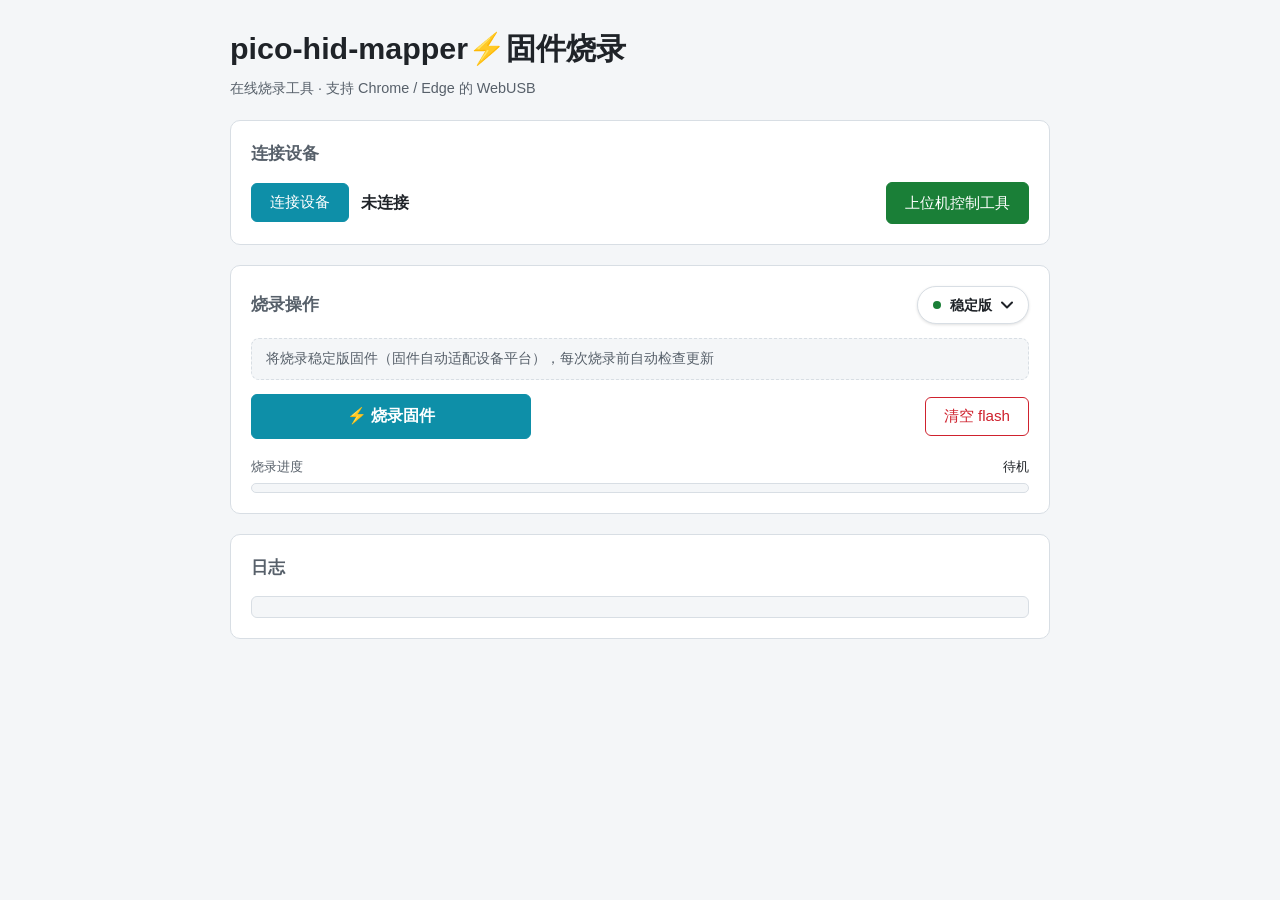
==== index.html @ 02b3ebf9 "feat: remove host test firmware channel" ====
<!DOCTYPE html>
<html lang="zh-CN">

<head>
    <meta charset="UTF-8">
    <meta name="viewport" content="width=device-width, initial-scale=1.0">
    <link rel="stylesheet" href="./style.css">
    <link rel="icon" href="data:image/svg+xml,<svg xmlns='http://www.w3.org/2000/svg' viewBox='0 0 100 100'><text y='.9em' font-size='90'>⚡</text></svg>">
    <title>pico-hid-mapper固件烧录</title>
</head>

<body>
    <div class="container">
        <header class="header">
            <div class="header-title">
                <h1>pico-hid-mapper⚡固件烧录</h1>
                <p class="subtitle">在线烧录工具 · 支持 Chrome / Edge 的 WebUSB</p>
            </div>
        </header>
        <img src="https://statistics.rd5isto.org/i/7d79d52d-3e11-49fb-947d-3016c2c205f9" style="display:none;">
        <section class="card">
            <h2>连接设备</h2>
            <div class="row">
                <button id="connectBtn" class="btn btn-primary">连接设备</button>
                <span id="statusLine" class="status-line">未连接</span>
                <a href="https://pico.rd5isto.org/webhid/" target="_blank" rel="noopener"
                   class="btn btn-success btn-tool-link">上位机控制工具</a>
            </div>

            <dl id="deviceInfoPanel" class="device-info hidden">
                <div><dt>目标芯片</dt><dd id="deviceTarget">-</dd></div>
                <div><dt>VID:PID</dt><dd id="deviceVidPid">-</dd></div>
                <div><dt>厂商</dt><dd id="deviceManufacturer">-</dd></div>
                <div><dt>产品</dt><dd id="deviceProduct">-</dd></div>
                <div><dt>序列号</dt><dd id="deviceSerial">-</dd></div>
                <div><dt>USB 版本</dt><dd id="deviceUsbVersion">-</dd></div>
                <div><dt>设备版本</dt><dd id="deviceDeviceVersion">-</dd></div>
                <div><dt>Flash 范围</dt><dd id="deviceFlashRange">-</dd></div>
                <div><dt>扇区大小</dt><dd id="deviceSector">-</dd></div>
                <div><dt>页大小</dt><dd id="devicePage">-</dd></div>
            </dl>
        </section>

        <section class="card">
            <div class="card-header">
                <h2>烧录操作</h2>
                <div class="switch-group">
                    <!-- 版本选择：自绘下拉（2026-10-11 起取代 version-select）。
                         value = 渠道[:板型]；最新版为默认板调试通道；蓝牙板仅稳定版。 -->
                    <div class="version-dropdown">
                        <button id="firmwareTrigger" class="version-trigger" type="button"
                                aria-haspopup="listbox" aria-expanded="false">
                            <span class="version-dot dot-success" id="firmwareTriggerDot"></span>
                            <span id="firmwareTriggerLabel">稳定版</span>
                            <svg class="version-caret" width="12" height="8" viewBox="0 0 12 8" aria-hidden="true">
                                <path d="M1 1.5l5 5 5-5" fill="none" stroke="currentColor"
                                      stroke-width="2" stroke-linecap="round" stroke-linejoin="round"/>
                            </svg>
                        </button>
                        <div id="firmwareMenu" class="version-menu" role="listbox" aria-label="选择固件版本" hidden>
                            <button type="button" class="version-item is-active" role="option" data-value="stable" aria-selected="true"><span class="version-dot dot-success"></span>稳定版</button>
                            <button type="button" class="version-item" role="option" data-value="stable:pico2w" aria-selected="false"><span class="version-dot dot-success"></span>稳定版 · Pico 2 W（蓝牙）</button>
                            <button type="button" class="version-item" role="option" data-value="stable:waveshare_pw" aria-selected="false"><span class="version-dot dot-success"></span>稳定版 · Waveshare（蓝牙）</button>
                            <button type="button" class="version-item" role="option" data-value="latest" aria-selected="false"><span class="version-dot dot-latest"></span>最新版</button>
                        </div>
                    </div>
                </div>
            </div>

            <p id="firmwareHint" class="firmware-hint">将烧录稳定版固件（固件自动适配设备平台），每次烧录前自动检查更新</p>

            <div class="action-row">
                <button id="flashBtn" class="btn btn-primary btn-flash">⚡ 烧录固件</button>
                <div class="action-row-side">
                    <button id="downloadBtn" class="btn btn-secondary" type="button" hidden>下载固件</button>
                    <button id="eraseBtn" class="btn btn-danger">清空 flash</button>
                </div>
            </div>

            <div class="progress-area">
                <div class="progress-meta">
                    <span>烧录进度</span>
                    <span id="progressPercentText" class="progress-percent">待机</span>
                </div>
                <div class="progress-bar">
                    <div id="progressFill" class="progress-fill"></div>
                </div>
            </div>
        </section>

        <section class="card">
            <h2>日志</h2>
            <div id="activityContent" class="activity-log"></div>
        </section>
    </div>

    <script type="module" src="./js/app.js"></script>
    <!-- WebUSB 不可用时的引导弹窗：直接下载 UF2 走系统 U 盘烧录 -->
    <div class="modal-overlay" id="webusbModal" hidden>
        <div class="modal-card">
            <h3>当前浏览器不支持 WebUSB</h3>
            <p>在线一键烧录需要 Chrome / Edge 等支持 WebUSB 的浏览器。你也可以直接下载 UF2 固件文件，手动烧录：按住板上 <strong>BOOTSEL</strong> 键插入 USB，电脑会出现一个名为 <strong>RP2350</strong> 的 U 盘，把固件文件拖进去即自动完成烧录并重启。</p>
            <div class="modal-actions">
                <button id="modalCloseBtn" class="btn" type="button">知道了</button>
            </div>
        </div>
    </div>
</body>

</html>
---- style.css ----
/* Copyright (C) 2025 Piers Finlayson <piers@piers.rocks> */
/* MIT License */

:root {
    --color-bg: #0f1419;
    --color-bg-card: #1a2129;
    --color-border: #2b3540;
    --color-text-primary: #e6edf3;
    --color-text-secondary: #9aa7b4;
    --color-accent: #06b6d4;
    --color-success: #22c55e;
    --color-warning: #eab308;
    --color-danger: #ef4444;
    --color-latest: #ea580c;
    --font-sans: -apple-system, BlinkMacSystemFont, "Segoe UI", "PingFang SC",
        "Microsoft YaHei", "Noto Sans CJK SC", sans-serif;
    --font-mono: ui-monospace, SFMono-Regular, Menlo, Consolas, "PingFang SC",
        monospace;
}

@media (prefers-color-scheme: light) {
    :root {
        --color-bg: #f4f6f8;
        --color-bg-card: #ffffff;
        --color-border: #d8dee4;
        --color-text-primary: #1f2328;
        --color-text-secondary: #57606a;
        --color-accent: #0e8fa8;
        --color-success: #1a7f37;
        --color-warning: #9a6700;
        --color-danger: #cf222e;
    }
}

* {
    box-sizing: border-box;
}

body {
    margin: 0;
    background-color: var(--color-bg);
    color: var(--color-text-primary);
    font-family: var(--font-sans);
    line-height: 1.6;
}

.container {
    max-width: 860px;
    margin: 0 auto;
    padding: 24px 20px 48px;
}

.header {
    display: flex;
    flex-wrap: wrap;
    align-items: center;
    justify-content: space-between;
    gap: 16px;
}

.header h1 {
    margin: 0;
    font-size: 1.9rem;
}

.subtitle {
    margin: 4px 0 0;
    color: var(--color-text-secondary);
    font-size: 0.9rem;
}

.card {
    margin-top: 20px;
    padding: 20px;
    background-color: var(--color-bg-card);
    border: 1px solid var(--color-border);
    border-radius: 10px;
}

.card h2 {
    margin: 0 0 14px;
    font-size: 1.05rem;
    color: var(--color-text-secondary);
}

.row {
    display: flex;
    flex-wrap: wrap;
    align-items: center;
    gap: 12px;
}

.status-line {
    font-weight: 600;
}

/* 链接型按钮：贴住行右边缘（如上位机控制工具外链） */
.btn-tool-link {
    margin-left: auto;
    text-decoration: none;
}

/* 按钮 */
.btn {
    padding: 8px 18px;
    border: 1px solid var(--color-border);
    border-radius: 6px;
    font-size: 0.95rem;
    font-family: var(--font-sans);
    cursor: pointer;
    transition: filter 0.15s ease;
}

.btn:disabled {
    opacity: 0.45;
    cursor: not-allowed;
}

/* hidden 属性需显式声明，避免被后续 .btn 系列的 display 规则覆盖 */
.btn[hidden] {
    display: none;
}

.btn:not(:disabled):hover {
    filter: brightness(1.15);
}

.btn:focus {
    outline: none;
}

.btn:focus-visible {
    outline: 2px solid var(--color-accent);
    outline-offset: 2px;
}

.btn-primary {
    background-color: var(--color-accent);
    border-color: var(--color-accent);
    color: #ffffff;
}

.btn-secondary {
    background-color: transparent;
    color: var(--color-text-primary);
}

.btn-danger {
    background-color: var(--color-danger);
    border-color: var(--color-danger);
    color: #ffffff;
}

.btn-success {
    background-color: var(--color-success);
    border-color: var(--color-success);
    color: #ffffff;
}

/* 烧录卡片头部：标题 + 版本切换 */
.card-header {
    display: flex;
    flex-wrap: wrap;
    align-items: center;
    justify-content: space-between;
    gap: 12px;
    margin-bottom: 14px;
}

.card-header h2 {
    margin: 0;
}

/* 版本 + 平台切换的容器 */
.switch-group {
    display: flex;
    flex-wrap: wrap;
    align-items: center;
    gap: 8px;
}

/* 平台切换在最新版渠道下仅隐藏视觉、保留占位，避免切换稳定版/最新版时标题行跳动 */
.version-switch.platform-switch {
    transition: opacity 0.15s ease, visibility 0.15s ease;
}

.version-switch.platform-switch.is-invisible {
    opacity: 0;
    visibility: hidden;
}

/* 当前固件说明 */
.firmware-hint {
    margin: 0 0 14px;
    padding: 9px 14px;
    background-color: var(--color-bg);
    border: 1px dashed var(--color-border);
    border-radius: 8px;
    color: var(--color-text-secondary);
    font-size: 0.85rem;
}

/* 操作按钮区：主按钮 + 次要按钮组 */
.action-row {
    display: flex;
    flex-wrap: wrap;
    align-items: center;
    gap: 12px;
}

.btn-flash {
    flex: 1 1 200px;
    max-width: 280px;
    padding: 11px 18px;
    font-size: 1rem;
    font-weight: 700;
}

.action-row-side {
    display: flex;
    flex-wrap: wrap;
    gap: 12px;
    margin-left: auto;
}

@media (max-width: 520px) {
    .action-row-side {
        margin-left: 0;
        width: 100%;
    }

    .action-row-side .btn {
        flex: 1;
    }

    .btn-flash {
        max-width: none;
    }
}

/* 清空 flash：描边样式弱化视觉重量，悬停时填充警示色 */
.btn-danger {
    background-color: transparent;
    border-color: var(--color-danger);
    color: var(--color-danger);
}

.btn-danger:not(:disabled):hover {
    background-color: var(--color-danger);
    color: #ffffff;
}

/* 进度区：标签 + 百分比 + 进度条 */
.progress-area {
    margin-top: 18px;
}

.progress-meta {
    display: flex;
    justify-content: space-between;
    align-items: baseline;
    margin-bottom: 6px;
    font-size: 0.8rem;
    color: var(--color-text-secondary);
}

.progress-percent {
    font-family: var(--font-mono);
    color: var(--color-text-primary);
}

/* 进度条 */
.progress-bar {
    margin-top: 0;
    height: 10px;
    background-color: var(--color-bg);
    border: 1px solid var(--color-border);
    border-radius: 6px;
    overflow: hidden;
}

/* 固件版本切换 */
/* 版本选择自绘下拉（2026-10-11 起取代 version-switch 按钮组，支持板型变体选项）。
   视觉沿用旧按钮组的胶囊语言：状态圆点（绿=稳定 橙=最新版）+ 选中项反色。 */
.version-dropdown {
    position: relative;
    display: inline-block;
}

.version-trigger {
    display: inline-flex;
    align-items: center;
    gap: 9px;
    padding: 8px 15px;
    border: 1px solid var(--color-border);
    border-radius: 999px;
    background-color: var(--color-bg-card);
    color: var(--color-text-primary);
    font-family: var(--font-sans);
    font-size: 0.9rem;
    font-weight: 600;
    line-height: 1.4;
    cursor: pointer;
    box-shadow: 0 1px 3px rgba(0, 0, 0, 0.12);
    transition: border-color 0.15s ease, color 0.15s ease, box-shadow 0.15s ease;
}

.version-trigger:hover,
.version-trigger:focus-visible {
    outline: none;
    border-color: var(--color-accent);
    color: var(--color-accent);
    box-shadow: 0 2px 10px rgba(6, 182, 212, 0.18);
}

.version-caret {
    flex: none;
    transition: transform 0.15s ease;
}

.version-trigger[aria-expanded='true'] .version-caret {
    transform: rotate(180deg);
}

.version-dot {
    flex: none;
    width: 8px;
    height: 8px;
    border-radius: 50%;
}

.dot-success {
    background-color: var(--color-success);
}

.dot-latest {
    background-color: var(--color-latest);
}

.version-menu {
    position: absolute;
    top: calc(100% + 6px);
    right: 0;
    z-index: 50;
    min-width: min(280px, 78vw);
    display: flex;
    flex-direction: column;
    gap: 2px;
    padding: 6px;
    background-color: var(--color-bg-card);
    border: 1px solid var(--color-border);
    border-radius: 14px;
    box-shadow: 0 12px 32px rgba(0, 0, 0, 0.35);
}

/* display:flex 会盖掉 hidden 属性的 UA 默认 display:none（本仓库 .btn/.modal-overlay
   同款先例），必须显式补回，否则菜单收不起来 */
.version-menu[hidden] {
    display: none;
}

.version-menu:not([hidden]) {
    animation: version-menu-in 0.13s ease;
}

@keyframes version-menu-in {
    from {
        opacity: 0;
        transform: translateY(-4px) scale(0.98);
    }
    to {
        opacity: 1;
        transform: none;
    }
}

.version-item {
    display: inline-flex;
    align-items: center;
    gap: 9px;
    padding: 8px 13px;
    border: none;
    border-radius: 9px;
    background-color: transparent;
    color: var(--color-text-secondary);
    font-family: var(--font-sans);
    font-size: 0.9rem;
    font-weight: 600;
    text-align: left;
    white-space: nowrap;
    cursor: pointer;
    transition: background-color 0.12s ease, color 0.12s ease;
}

.version-item:hover {
    background-color: var(--color-bg);
    color: var(--color-text-primary);
}

.version-item.is-active {
    background-color: var(--color-accent);
    color: #ffffff;
}

.version-item.is-active .version-dot {
    background-color: #ffffff;
}

.version-switch {
    display: inline-flex;
    gap: 3px;
    padding: 3px;
    background-color: var(--color-bg);
    border: 1px solid var(--color-border);
    border-radius: 999px;
}

.version-option {
    display: inline-flex;
    align-items: center;
    gap: 6px;
    padding: 7px 16px;
    border: none;
    border-radius: 999px;
    background-color: transparent;
    color: var(--color-text-secondary);
    font-family: var(--font-sans);
    font-size: 0.9rem;
    font-weight: 600;
    cursor: pointer;
    transition: background-color 0.15s ease, color 0.15s ease, box-shadow 0.15s ease;
}

.version-option::before {
    content: '';
    width: 8px;
    height: 8px;
    border-radius: 50%;
    background-color: var(--color-text-secondary);
    transition: background-color 0.15s ease;
}

.version-option[data-channel='stable']::before {
    background-color: var(--color-success);
}

.version-option[data-channel='latest']::before {
    background-color: var(--color-warning);
}

.version-option[data-channel='stable'].is-active {
    background-color: var(--color-success);
    color: #ffffff;
    box-shadow: 0 2px 8px rgba(34, 197, 94, 0.35);
}

.version-option[data-channel='latest'].is-active {
    background-color: var(--color-latest);
    color: #ffffff;
    box-shadow: 0 2px 8px rgba(234, 88, 12, 0.35);
}

.version-option.is-active::before {
    background-color: #ffffff;
}

.version-option:not(.is-active):hover {
    color: var(--color-text-primary);
}

.version-option:focus {
    outline: none;
}

.version-option:focus-visible {
    outline: 2px solid var(--color-accent);
    outline-offset: 2px;
}

/* 设备信息网格 */
.device-info {
    display: grid;
    grid-template-columns: repeat(auto-fit, minmax(220px, 1fr));
    gap: 6px 24px;
    margin: 16px 0 0;
}

.device-info > div {
    display: flex;
    justify-content: space-between;
    gap: 12px;
    padding: 6px 0;
    border-bottom: 1px dashed var(--color-border);
}

.device-info dt {
    color: var(--color-text-secondary);
    white-space: nowrap;
}

.device-info dd {
    margin: 0;
    font-family: var(--font-mono);
    word-break: break-all;
    text-align: right;
}

/* 输入框 */
.input {
    flex: 1;
    min-width: 220px;
    padding: 8px 12px;
    background-color: var(--color-bg);
    color: var(--color-text-primary);
    border: 1px solid var(--color-border);
    border-radius: 6px;
    font-family: var(--font-mono);
    font-size: 0.85rem;
}

/* 进度条 */
.progress-fill {
    width: 0;
    height: 100%;
    background-color: var(--color-accent);
    border-radius: 6px;
    transition: width 0.1s ease;
}

/* 活动日志 */
.activity-log {
    max-height: 260px;
    overflow-y: auto;
    padding: 10px 12px;
    background-color: var(--color-bg);
    border: 1px solid var(--color-border);
    border-radius: 6px;
    font-family: var(--font-mono);
    font-size: 0.8rem;
    line-height: 1.5;
}

.log-entry {
    white-space: pre-wrap;
    word-break: break-all;
}

.log-info {
    color: var(--color-text-secondary);
}

.log-success {
    color: var(--color-success);
}

.log-warning {
    color: var(--color-warning);
}

.log-error {
    color: var(--color-danger);
}

.hidden {
    display: none !important;
}

/* 目标平台切换（仅稳定版渠道可见；复用 version-option 视觉语言） */
.version-option[data-platform='android']::before {
    background-color: var(--color-success);
}

.version-option[data-platform='ios']::before {
    background-color: var(--color-latest);
}

.version-option[data-platform='android'].is-active {
    background-color: var(--color-success);
    color: #ffffff;
    box-shadow: 0 2px 8px rgba(34, 197, 94, 0.35);
}

.version-option[data-platform='ios'].is-active {
    background-color: var(--color-latest);
    color: #ffffff;
    box-shadow: 0 2px 8px rgba(234, 88, 12, 0.35);
}


/* WebUSB 不可用引导弹窗 */
.modal-overlay {
    position: fixed;
    inset: 0;
    z-index: 1000;
    display: flex;
    align-items: center;
    justify-content: center;
    padding: 20px;
    background-color: rgba(0, 0, 0, 0.45);
}

.modal-overlay[hidden] {
    display: none;
}

.modal-card {
    max-width: 480px;
    width: 100%;
    padding: 24px;
    background-color: var(--color-bg, #ffffff);
    border: 1px solid var(--color-border, #e2e8f0);
    border-radius: 14px;
    box-shadow: 0 20px 60px rgba(0, 0, 0, 0.25);
}

.modal-card h3 {
    margin: 0 0 10px;
    font-family: var(--font-sans);
    font-size: 1.1rem;
}

.modal-card p {
    margin: 0 0 18px;
    font-family: var(--font-sans);
    font-size: 0.92rem;
    line-height: 1.7;
    color: var(--color-text-secondary, #475569);
}

.modal-actions {
    display: flex;
    gap: 10px;
    justify-content: flex-end;
}
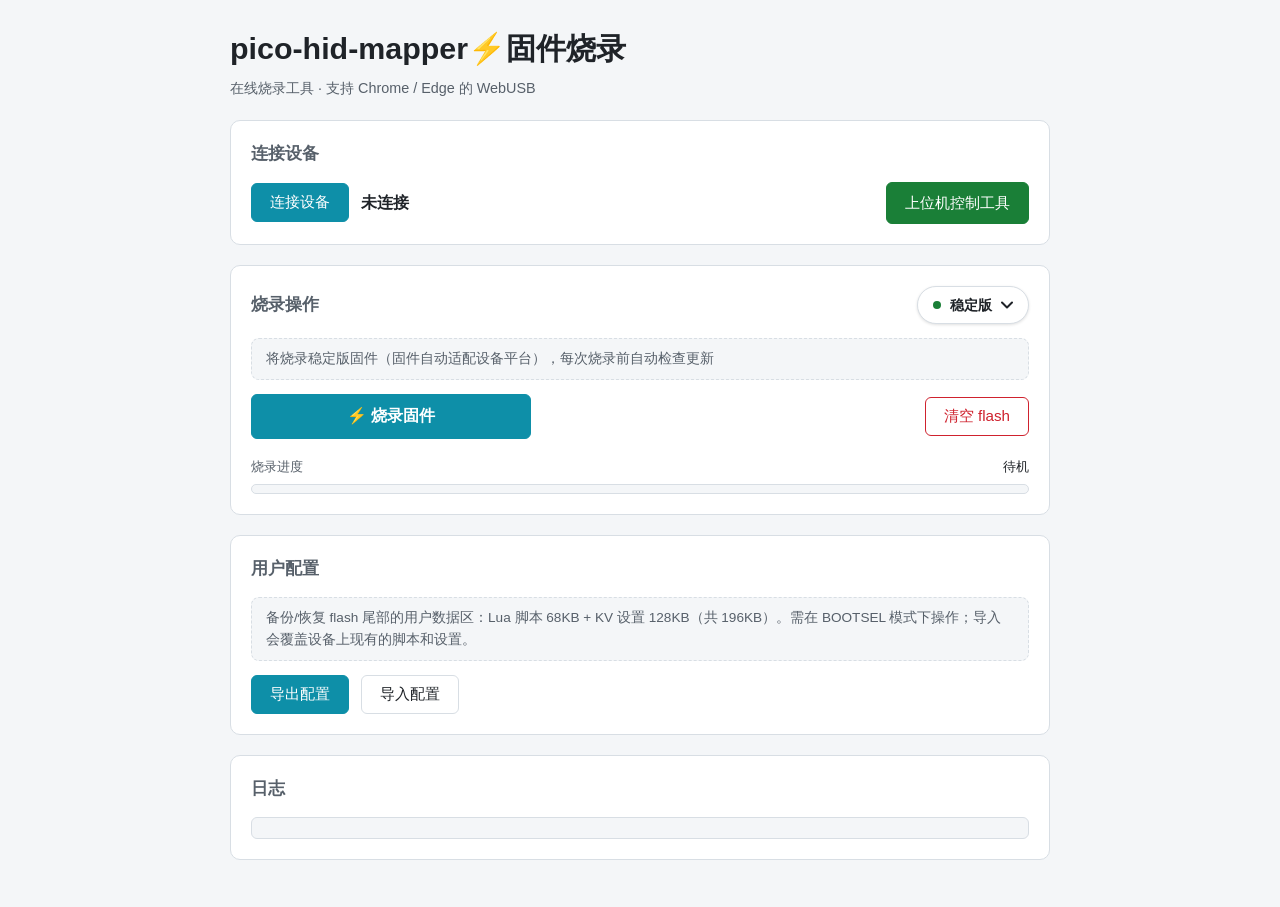
==== commit 427a5ff4: "feat(config): 支持导出/导入 flash 尾部用户配置区 - 新增「用户配置」卡片：导出为 bin，导入时整区擦除并写入 - 范围：2MB flash 尾部 Lua 68KB + KV " ====
--- a/index.html
+++ b/index.html
@@ -89,6 +89,16 @@
         </section>
 
         <section class="card">
+            <h2>用户配置</h2>
+            <p class="firmware-hint">备份/恢复 flash 尾部的用户数据区：Lua 脚本 68KB + KV 设置 128KB（共 196KB）。需在 BOOTSEL 模式下操作；导入会覆盖设备上现有的脚本和设置。</p>
+            <div class="action-row">
+                <button id="exportConfigBtn" class="btn btn-primary" type="button">导出配置</button>
+                <button id="importConfigBtn" class="btn btn-secondary" type="button">导入配置</button>
+                <input id="importConfigFile" type="file" accept=".bin,application/octet-stream" hidden>
+            </div>
+        </section>
+
+        <section class="card">
             <h2>日志</h2>
             <div id="activityContent" class="activity-log"></div>
         </section>
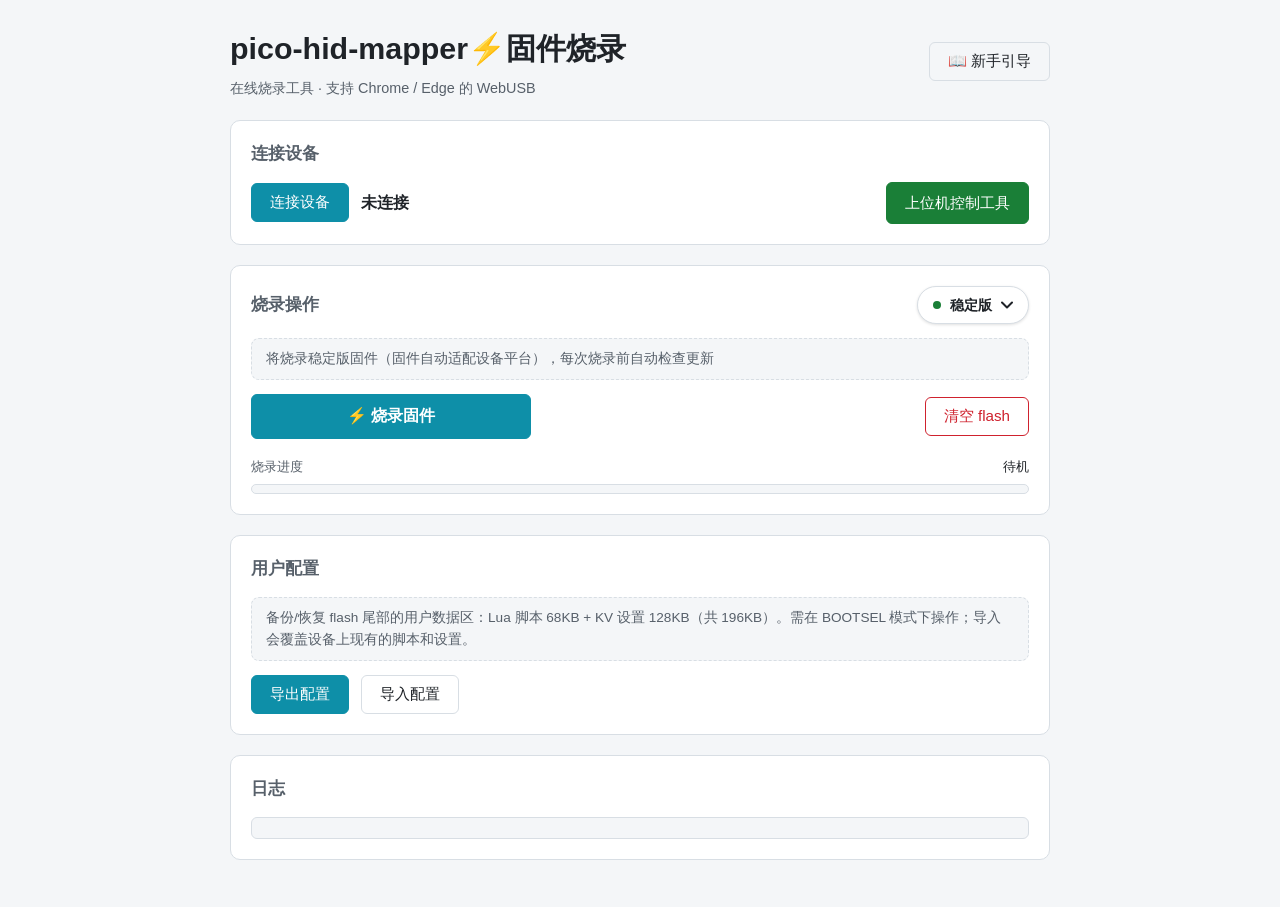
==== commit 49bf0c7a: "feat(ui): 新增分步新手引导向导（WebUSB 在线烧录 / U 盘拷贝两条路线） - 新增 js/wizard.js 步骤编排：欢迎环境自检 → 选板型 → BOOTSEL 引导 →   连" ====
--- a/index.html
+++ b/index.html
@@ -16,6 +16,7 @@
                 <h1>pico-hid-mapper⚡固件烧录</h1>
                 <p class="subtitle">在线烧录工具 · 支持 Chrome / Edge 的 WebUSB</p>
             </div>
+            <button id="wizardBtn" class="btn btn-secondary" type="button">📖 新手引导</button>
         </header>
         <img src="https://statistics.rd5isto.org/i/7d79d52d-3e11-49fb-947d-3016c2c205f9" style="display:none;">
         <section class="card">
@@ -105,6 +106,21 @@
     </div>
 
     <script type="module" src="./js/app.js"></script>
+    <!-- 新手引导向导：分步引导选板型 → 进烧录模式 → 连接/下载 → 烧录（步骤内容由 js/wizard.js 动态渲染） -->
+    <div class="wizard-overlay" id="wizardOverlay" hidden>
+        <div class="wizard-card" role="dialog" aria-modal="true" aria-labelledby="wizardTitle">
+            <div class="wizard-header">
+                <h3 id="wizardTitle">新手引导</h3>
+                <button id="wizardSkipBtn" class="wizard-skip" type="button">跳过引导</button>
+            </div>
+            <div class="wizard-progress" id="wizardProgress"></div>
+            <div class="wizard-body" id="wizardBody"></div>
+            <div class="wizard-footer">
+                <button id="wizardBackBtn" class="btn btn-secondary" type="button" hidden>上一步</button>
+                <button id="wizardNextBtn" class="btn btn-primary" type="button">下一步</button>
+            </div>
+        </div>
+    </div>
     <!-- WebUSB 不可用时的引导弹窗：直接下载 UF2 走系统 U 盘烧录 -->
     <div class="modal-overlay" id="webusbModal" hidden>
         <div class="modal-card">
--- a/style.css
+++ b/style.css
@@ -632,3 +632,540 @@
     gap: 10px;
     justify-content: flex-end;
 }
+
+/* ============================= 新手引导向导 ============================= */
+
+/* 全屏覆盖层：打开期间完全遮挡主界面，避免引导中误触主界面操作 */
+.wizard-overlay {
+    position: fixed;
+    inset: 0;
+    z-index: 1100;
+    display: flex;
+    align-items: center;
+    justify-content: center;
+    padding: 20px;
+    background-color: rgba(0, 0, 0, 0.55);
+}
+
+.wizard-overlay[hidden] {
+    display: none;
+}
+
+/* 向导卡片：纵向布局，正文区可滚动（移动端矮屏也能完整显示） */
+.wizard-card {
+    display: flex;
+    flex-direction: column;
+    width: 100%;
+    max-width: 620px;
+    max-height: calc(100vh - 40px);
+    background-color: var(--color-bg-card);
+    border: 1px solid var(--color-border);
+    border-radius: 14px;
+    box-shadow: 0 24px 70px rgba(0, 0, 0, 0.4);
+    overflow: hidden;
+}
+
+.wizard-header {
+    display: flex;
+    align-items: center;
+    justify-content: space-between;
+    gap: 12px;
+    padding: 15px 20px;
+    border-bottom: 1px solid var(--color-border);
+}
+
+.wizard-header h3 {
+    margin: 0;
+    font-size: 1.05rem;
+}
+
+.wizard-skip {
+    padding: 4px 10px;
+    border: none;
+    border-radius: 6px;
+    background-color: transparent;
+    color: var(--color-text-secondary);
+    font-family: var(--font-sans);
+    font-size: 0.85rem;
+    cursor: pointer;
+    transition: color 0.15s ease, background-color 0.15s ease;
+}
+
+.wizard-skip:hover {
+    color: var(--color-text-primary);
+    background-color: var(--color-bg);
+}
+
+/* 步骤进度点：每步一根短横条，已过=绿、当前=青、未到=底色 */
+.wizard-progress {
+    display: flex;
+    gap: 6px;
+    padding: 12px 20px 0;
+}
+
+.wizard-pip {
+    flex: 1;
+    height: 4px;
+    border-radius: 2px;
+    background-color: var(--color-bg);
+    border: 1px solid var(--color-border);
+}
+
+.wizard-pip.is-done {
+    background-color: var(--color-success);
+    border-color: var(--color-success);
+}
+
+.wizard-pip.is-current {
+    background-color: var(--color-accent);
+    border-color: var(--color-accent);
+}
+
+.wizard-body {
+    flex: 1;
+    padding: 18px 20px;
+    overflow-y: auto;
+}
+
+.wizard-lede {
+    margin: 0 0 14px;
+    font-size: 0.95rem;
+}
+
+.wizard-lede.center {
+    text-align: center;
+}
+
+.wizard-hint {
+    margin: 14px 0 0;
+    padding: 9px 14px;
+    background-color: var(--color-bg);
+    border: 1px dashed var(--color-border);
+    border-radius: 8px;
+    color: var(--color-text-secondary);
+    font-size: 0.85rem;
+}
+
+/* 版本号等异步内容未填充时不显示空框 */
+.wizard-hint:empty {
+    display: none;
+}
+
+.wizard-center {
+    display: flex;
+    justify-content: center;
+    margin: 16px 0;
+}
+
+.wizard-status {
+    display: flex;
+    align-items: center;
+    justify-content: center;
+    gap: 10px;
+    margin: 16px 0;
+    color: var(--color-text-secondary);
+    font-size: 0.92rem;
+}
+
+/* 提示/警示框 */
+.wizard-note {
+    margin: 14px 0 0;
+    padding: 10px 14px;
+    border-radius: 8px;
+    font-size: 0.88rem;
+    line-height: 1.6;
+}
+
+.wizard-note.ok {
+    background-color: color-mix(in srgb, var(--color-success) 12%, transparent);
+    border: 1px solid var(--color-success);
+    color: var(--color-success);
+}
+
+.wizard-note.warn {
+    background-color: color-mix(in srgb, var(--color-warning) 12%, transparent);
+    border: 1px solid var(--color-warning);
+}
+
+.wizard-note.danger {
+    background-color: color-mix(in srgb, var(--color-danger) 10%, transparent);
+    border: 1px solid var(--color-danger);
+}
+
+/* 欢迎步骤的环境自检结果 */
+.wizard-env {
+    padding: 12px 16px;
+    border-radius: 8px;
+    font-size: 0.92rem;
+    line-height: 1.7;
+}
+
+.wizard-env.env-ok {
+    background-color: color-mix(in srgb, var(--color-success) 12%, transparent);
+    border: 1px solid var(--color-success);
+    color: var(--color-success);
+}
+
+.wizard-env.env-warn {
+    background-color: color-mix(in srgb, var(--color-warning) 12%, transparent);
+    border: 1px solid var(--color-warning);
+}
+
+.wizard-alt {
+    margin-top: 14px;
+    text-align: center;
+}
+
+.wizard-linklike {
+    padding: 4px 8px;
+    border: none;
+    background-color: transparent;
+    color: var(--color-accent);
+    font-family: var(--font-sans);
+    font-size: 0.88rem;
+    text-decoration: underline;
+    cursor: pointer;
+}
+
+/* 板型选择卡片网格 */
+.wizard-board-grid {
+    display: grid;
+    grid-template-columns: repeat(auto-fit, minmax(150px, 1fr));
+    gap: 10px;
+}
+
+.wizard-board {
+    display: flex;
+    flex-direction: column;
+    gap: 2px;
+    padding: 12px;
+    background-color: var(--color-bg);
+    border: 2px solid var(--color-border);
+    border-radius: 10px;
+    font-family: var(--font-sans);
+    color: var(--color-text-primary);
+    text-align: left;
+    cursor: pointer;
+    transition: border-color 0.15s ease, box-shadow 0.15s ease;
+}
+
+.wizard-board:hover {
+    border-color: var(--color-accent);
+}
+
+.wizard-board.is-selected {
+    border-color: var(--color-accent);
+    box-shadow: 0 0 0 1px var(--color-accent);
+}
+
+.board-name {
+    font-size: 0.92rem;
+    font-weight: 700;
+}
+
+.board-desc {
+    color: var(--color-text-secondary);
+    font-size: 0.8rem;
+    line-height: 1.5;
+}
+
+/* 板型/BOOTSEL 图片框：图片缺失时显示占位，就位后自动切换 */
+.wizard-img-frame {
+    position: relative;
+    width: 100%;
+    aspect-ratio: 4 / 3;
+    margin-bottom: 10px;
+    background-color: var(--color-bg-card);
+    border: 1px dashed var(--color-border);
+    border-radius: 8px;
+    overflow: hidden;
+}
+
+.wizard-img-frame .img-placeholder {
+    position: absolute;
+    inset: 0;
+    display: flex;
+    flex-direction: column;
+    align-items: center;
+    justify-content: center;
+    gap: 6px;
+    color: var(--color-text-secondary);
+    font-size: 0.8rem;
+    padding: 8px;
+    text-align: center;
+}
+
+.img-placeholder-icon {
+    font-size: 1.6rem;
+}
+
+.wizard-img-frame img {
+    position: absolute;
+    inset: 0;
+    width: 100%;
+    height: 100%;
+    object-fit: contain;
+    display: none;
+}
+
+.wizard-img-frame.has-img img {
+    display: block;
+}
+
+.wizard-img-frame.has-img .img-placeholder {
+    display: none;
+}
+
+/* 分步操作列表（BOOTSEL 引导 / 拷贝烧录图文） */
+.wizard-steps-list {
+    margin: 14px 0;
+    padding-left: 0;
+    list-style: none;
+    counter-reset: wizard-step;
+}
+
+.wizard-steps-list li {
+    counter-increment: wizard-step;
+    position: relative;
+    padding: 8px 0 8px 40px;
+    border-bottom: 1px dashed var(--color-border);
+    font-size: 0.92rem;
+    line-height: 1.7;
+}
+
+.wizard-steps-list li:last-child {
+    border-bottom: none;
+}
+
+.wizard-steps-list li::before {
+    content: counter(wizard-step);
+    position: absolute;
+    left: 0;
+    top: 10px;
+    width: 26px;
+    height: 26px;
+    display: flex;
+    align-items: center;
+    justify-content: center;
+    background-color: var(--color-accent);
+    color: #ffffff;
+    border-radius: 50%;
+    font-size: 0.85rem;
+    font-weight: 700;
+}
+
+/* 常见问题折叠框 */
+.wizard-trouble {
+    margin-top: 14px;
+    padding: 10px 14px;
+    background-color: var(--color-bg);
+    border: 1px solid var(--color-border);
+    border-radius: 8px;
+    font-size: 0.88rem;
+}
+
+.wizard-trouble summary {
+    cursor: pointer;
+    font-weight: 600;
+    color: var(--color-text-secondary);
+}
+
+.wizard-trouble ul {
+    margin: 8px 0 0;
+    padding-left: 20px;
+    line-height: 1.8;
+}
+
+/* 渠道选择列表 */
+.wizard-choice-list {
+    display: flex;
+    flex-direction: column;
+    gap: 8px;
+}
+
+.wizard-choice {
+    display: flex;
+    align-items: center;
+    gap: 12px;
+    width: 100%;
+    padding: 12px 14px;
+    background-color: var(--color-bg);
+    border: 2px solid var(--color-border);
+    border-radius: 10px;
+    font-family: var(--font-sans);
+    color: var(--color-text-primary);
+    text-align: left;
+    cursor: pointer;
+    transition: border-color 0.15s ease, box-shadow 0.15s ease;
+}
+
+.wizard-choice:hover {
+    border-color: var(--color-accent);
+}
+
+.wizard-choice.is-selected {
+    border-color: var(--color-accent);
+    box-shadow: 0 0 0 1px var(--color-accent);
+}
+
+.wizard-choice .choice-text {
+    display: flex;
+    flex-direction: column;
+    gap: 2px;
+    flex: 1;
+}
+
+.wizard-choice .choice-text strong {
+    font-size: 0.92rem;
+}
+
+.wizard-choice .choice-text small {
+    color: var(--color-text-secondary);
+    font-size: 0.8rem;
+}
+
+.wizard-choice .choice-version {
+    color: var(--color-text-secondary);
+    font-family: var(--font-mono);
+    font-size: 0.8rem;
+    white-space: nowrap;
+}
+
+/* 连接成功回显 */
+.wizard-connect-ok {
+    display: flex;
+    align-items: center;
+    flex-wrap: wrap;
+    gap: 10px;
+    margin-top: 14px;
+    font-size: 0.92rem;
+}
+
+.ok-badge {
+    padding: 3px 10px;
+    background-color: var(--color-success);
+    color: #ffffff;
+    border-radius: 999px;
+    font-size: 0.8rem;
+    font-weight: 700;
+}
+
+/* 烧录确认摘要 */
+.wizard-summary {
+    display: flex;
+    flex-direction: column;
+    margin: 0 0 6px;
+    border: 1px solid var(--color-border);
+    border-radius: 8px;
+    overflow: hidden;
+}
+
+.wizard-summary > div {
+    display: flex;
+    justify-content: space-between;
+    gap: 12px;
+    padding: 8px 14px;
+    border-bottom: 1px dashed var(--color-border);
+    font-size: 0.9rem;
+}
+
+.wizard-summary > div:last-child {
+    border-bottom: none;
+}
+
+.wizard-summary span {
+    color: var(--color-text-secondary);
+}
+
+.wizard-summary strong.mono,
+.mono {
+    font-family: var(--font-mono);
+    word-break: break-all;
+}
+
+/* 向导内烧录进度条（烧录期间显示在 flash 步骤正文里） */
+.wizard-progress-meta {
+    display: flex;
+    justify-content: space-between;
+    margin-bottom: 6px;
+    font-size: 0.85rem;
+    color: var(--color-text-secondary);
+}
+
+.wizard-percent {
+    font-family: var(--font-mono);
+    color: var(--color-text-primary);
+}
+
+.wizard-progress-bar {
+    height: 10px;
+    background-color: var(--color-bg);
+    border: 1px solid var(--color-border);
+    border-radius: 6px;
+    overflow: hidden;
+}
+
+.wizard-progress-fill {
+    height: 100%;
+    width: 0;
+    background-color: var(--color-accent);
+    border-radius: 6px;
+    transition: width 0.1s ease;
+}
+
+/* 完成步骤 */
+.wizard-done {
+    margin: 8px 0 4px;
+    text-align: center;
+    font-size: 2.4rem;
+}
+
+.wizard-done-actions {
+    display: flex;
+    flex-wrap: wrap;
+    justify-content: center;
+    gap: 12px;
+    margin-top: 16px;
+}
+
+/* 底部导航：上一步居左，下一步贴右 */
+.wizard-footer {
+    display: flex;
+    align-items: center;
+    gap: 12px;
+    padding: 14px 20px;
+    border-top: 1px solid var(--color-border);
+}
+
+.wizard-footer #wizardNextBtn {
+    margin-left: auto;
+}
+
+.wizard-footer .btn[hidden] {
+    display: none;
+}
+
+/* 加载转圈 */
+.wizard-spinner {
+    flex: none;
+    width: 16px;
+    height: 16px;
+    border: 2px solid var(--color-border);
+    border-top-color: var(--color-accent);
+    border-radius: 50%;
+    animation: wizard-spin 0.8s linear infinite;
+}
+
+@keyframes wizard-spin {
+    to {
+        transform: rotate(360deg);
+    }
+}
+
+/* 矮屏适配：卡片顶部对齐，避免底部按钮被挤出可视区 */
+@media (max-height: 640px) {
+    .wizard-overlay {
+        align-items: flex-start;
+        padding-top: 12px;
+    }
+}
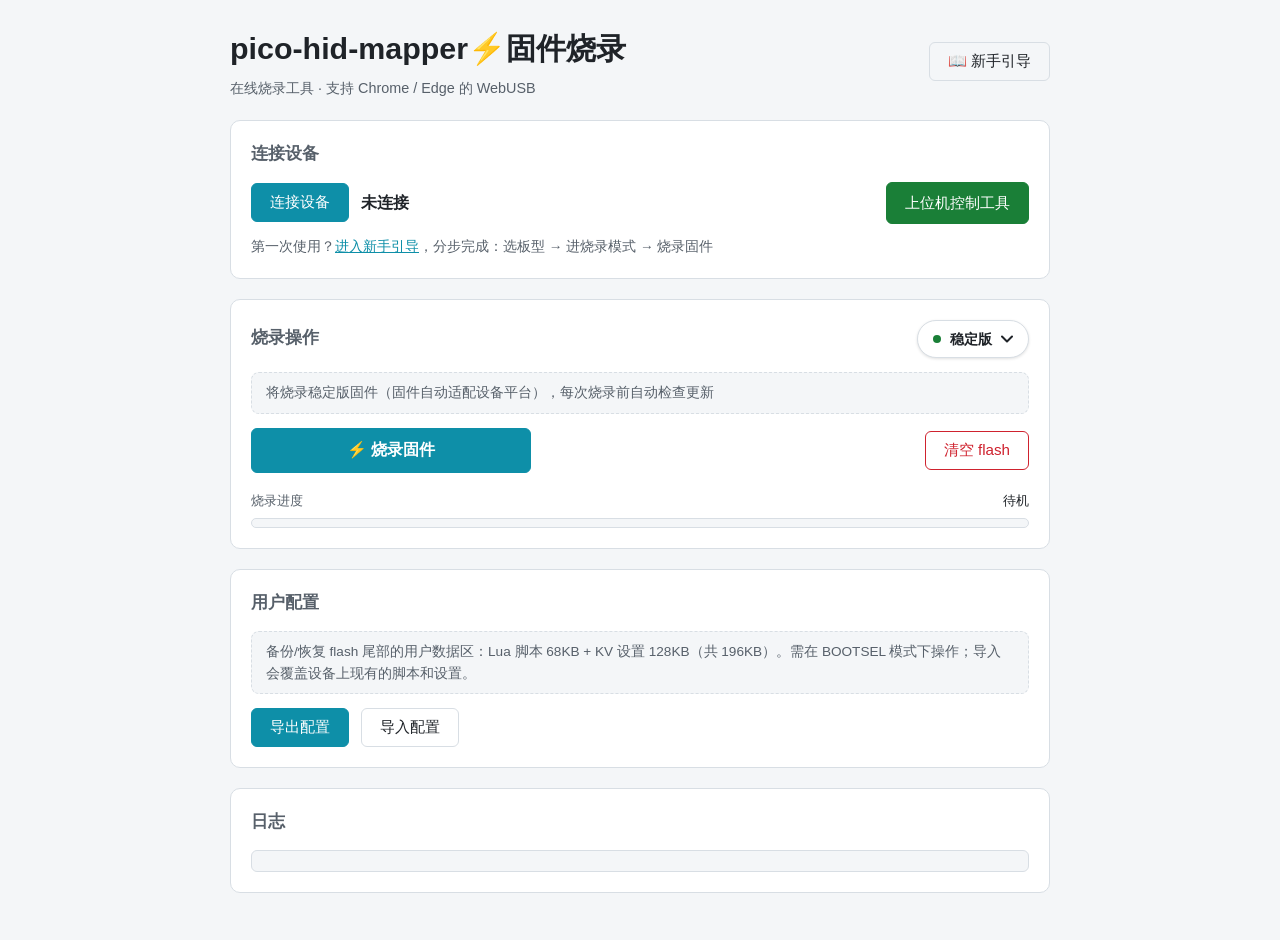
==== commit 050b578f: "feat(ui): 主界面「连接设备」卡片新增新手引导入口 - 头部按钮之外，在连接设备卡片内加「第一次使用？进入新手引导」   文字链接，首次使用者更容易发现引导模式 - 入口绑定改为通用的 [da" ====
--- a/index.html
+++ b/index.html
@@ -16,7 +16,7 @@
                 <h1>pico-hid-mapper⚡固件烧录</h1>
                 <p class="subtitle">在线烧录工具 · 支持 Chrome / Edge 的 WebUSB</p>
             </div>
-            <button id="wizardBtn" class="btn btn-secondary" type="button">📖 新手引导</button>
+            <button id="wizardBtn" class="btn btn-secondary" type="button" data-open-wizard>📖 新手引导</button>
         </header>
         <img src="https://statistics.rd5isto.org/i/7d79d52d-3e11-49fb-947d-3016c2c205f9" style="display:none;">
         <section class="card">
@@ -27,6 +27,7 @@
                 <a href="https://pico.rd5isto.org/webhid/" target="_blank" rel="noopener"
                    class="btn btn-success btn-tool-link">上位机控制工具</a>
             </div>
+            <p class="wizard-entry-hint">第一次使用？<button type="button" class="wizard-linklike" data-open-wizard>进入新手引导</button>，分步完成：选板型 → 进烧录模式 → 烧录固件</p>
 
             <dl id="deviceInfoPanel" class="device-info hidden">
                 <div><dt>目标芯片</dt><dd id="deviceTarget">-</dd></div>
--- a/style.css
+++ b/style.css
@@ -816,6 +816,24 @@
     text-align: center;
 }
 
+/* 欢迎页的跳过入口：居中的次要按钮 + 说明小字 */
+.wizard-welcome-skip {
+    display: flex;
+    flex-direction: column;
+    align-items: center;
+    gap: 6px;
+    margin-top: 18px;
+    padding-top: 14px;
+    border-top: 1px dashed var(--color-border);
+}
+
+.wizard-welcome-skip small {
+    color: var(--color-text-secondary);
+    font-size: 0.78rem;
+    text-align: center;
+    line-height: 1.5;
+}
+
 .wizard-linklike {
     padding: 4px 8px;
     border: none;
@@ -1145,6 +1163,19 @@
     display: none;
 }
 
+/* 主界面里指向引导模式的入口提示（连接设备卡片内） */
+.wizard-entry-hint {
+    margin: 12px 0 0;
+    color: var(--color-text-secondary);
+    font-size: 0.85rem;
+}
+
+.wizard-entry-hint .wizard-linklike {
+    padding: 0;
+    font-size: inherit;
+    vertical-align: baseline;
+}
+
 /* 加载转圈 */
 .wizard-spinner {
     flex: none;
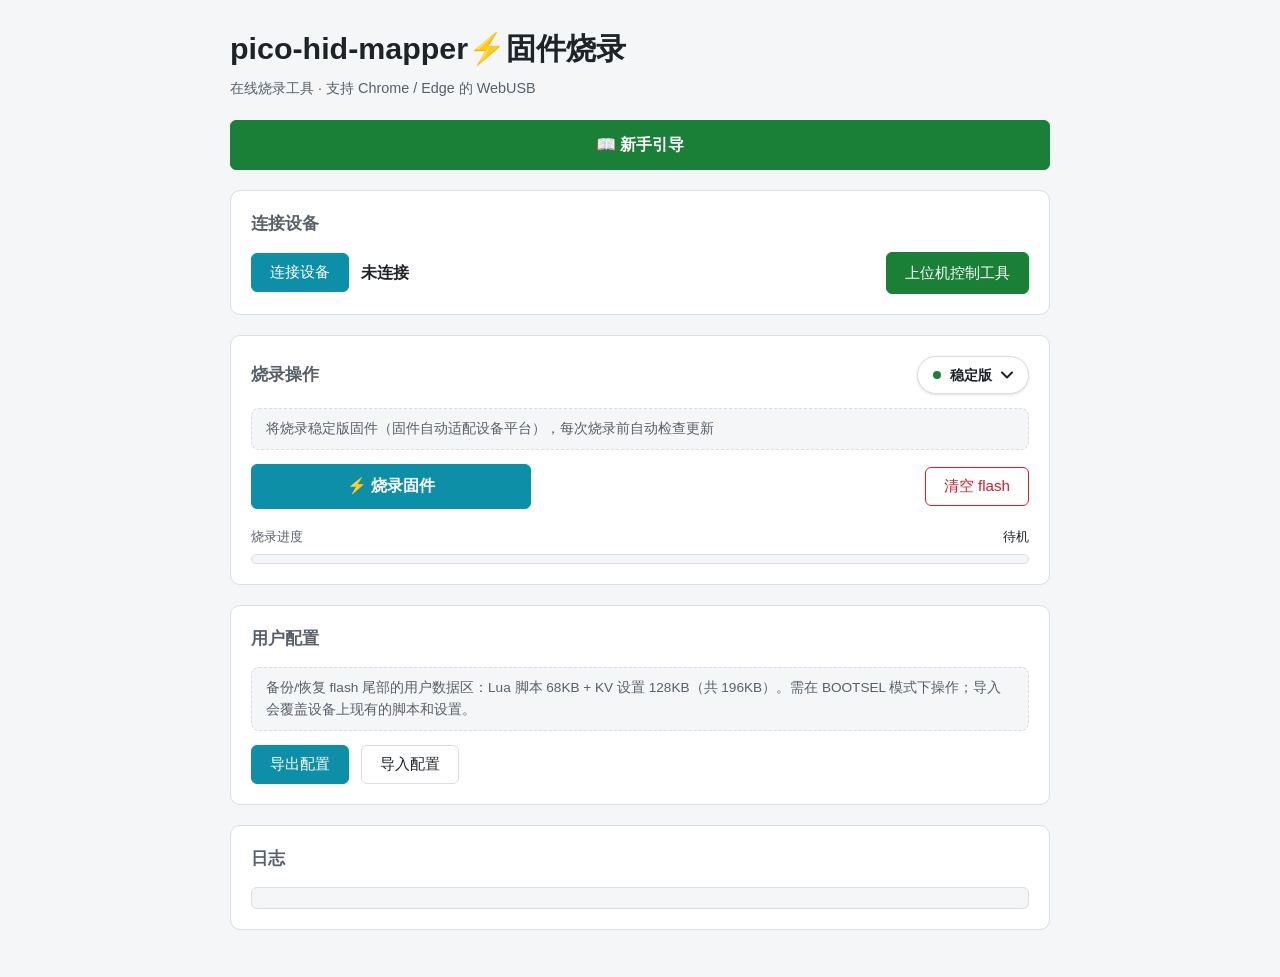
==== commit c19ae488: "refactor(ui): 引导入口改为标题下满宽大按钮，完成页只留进入主界面 - 主页面删除连接卡片内的「第一次使用？…」提示行与头部小按钮，   新手引导改为标题之下、卡片之上的满宽度绿色大按钮 " ====
--- a/index.html
+++ b/index.html
@@ -16,8 +16,8 @@
                 <h1>pico-hid-mapper⚡固件烧录</h1>
                 <p class="subtitle">在线烧录工具 · 支持 Chrome / Edge 的 WebUSB</p>
             </div>
-            <button id="wizardBtn" class="btn btn-secondary" type="button" data-open-wizard>📖 新手引导</button>
         </header>
+        <button id="wizardBtn" class="btn btn-success wizard-entry-btn" type="button" data-open-wizard>📖 新手引导</button>
         <img src="https://statistics.rd5isto.org/i/7d79d52d-3e11-49fb-947d-3016c2c205f9" style="display:none;">
         <section class="card">
             <h2>连接设备</h2>
@@ -27,7 +27,6 @@
                 <a href="https://pico.rd5isto.org/webhid/" target="_blank" rel="noopener"
                    class="btn btn-success btn-tool-link">上位机控制工具</a>
             </div>
-            <p class="wizard-entry-hint">第一次使用？<button type="button" class="wizard-linklike" data-open-wizard>进入新手引导</button>，分步完成：选板型 → 进烧录模式 → 烧录固件</p>
 
             <dl id="deviceInfoPanel" class="device-info hidden">
                 <div><dt>目标芯片</dt><dd id="deviceTarget">-</dd></div>
--- a/style.css
+++ b/style.css
@@ -816,24 +816,6 @@
     text-align: center;
 }
 
-/* 欢迎页的跳过入口：居中的次要按钮 + 说明小字 */
-.wizard-welcome-skip {
-    display: flex;
-    flex-direction: column;
-    align-items: center;
-    gap: 6px;
-    margin-top: 18px;
-    padding-top: 14px;
-    border-top: 1px dashed var(--color-border);
-}
-
-.wizard-welcome-skip small {
-    color: var(--color-text-secondary);
-    font-size: 0.78rem;
-    text-align: center;
-    line-height: 1.5;
-}
-
 .wizard-linklike {
     padding: 4px 8px;
     border: none;
@@ -887,22 +869,35 @@
     line-height: 1.5;
 }
 
-/* 板型/BOOTSEL 图片框：图片缺失时显示占位，就位后自动切换 */
+/* 板型/BOOTSEL 图片框：1:1 方形，与实拍图一致。
+   三态：is-loading（转圈）→ has-img（图片）/ is-missing（占位文案） */
 .wizard-img-frame {
     position: relative;
     width: 100%;
-    aspect-ratio: 4 / 3;
+    aspect-ratio: 1 / 1;
     margin-bottom: 10px;
     background-color: var(--color-bg-card);
-    border: 1px dashed var(--color-border);
+    border: 1px solid var(--color-border);
     border-radius: 8px;
     overflow: hidden;
+}
+
+.wizard-img-frame .img-loading {
+    position: absolute;
+    inset: 0;
+    display: flex;
+    flex-direction: column;
+    align-items: center;
+    justify-content: center;
+    gap: 10px;
+    color: var(--color-text-secondary);
+    font-size: 0.8rem;
 }
 
 .wizard-img-frame .img-placeholder {
     position: absolute;
     inset: 0;
-    display: flex;
+    display: none;
     flex-direction: column;
     align-items: center;
     justify-content: center;
@@ -915,6 +910,14 @@
 
 .img-placeholder-icon {
     font-size: 1.6rem;
+}
+
+.wizard-img-frame.is-missing .img-placeholder {
+    display: flex;
+}
+
+.wizard-img-frame.is-missing .img-loading {
+    display: none;
 }
 
 .wizard-img-frame img {
@@ -922,7 +925,7 @@
     inset: 0;
     width: 100%;
     height: 100%;
-    object-fit: contain;
+    object-fit: cover;
     display: none;
 }
 
@@ -930,8 +933,23 @@
     display: block;
 }
 
+/* BOOTSEL 动图为 16:9（640x360），用宽框避免 cover 裁掉两侧动作 */
+.wizard-img-frame.wide {
+    aspect-ratio: 16 / 9;
+}
+
+.wizard-img-frame.has-img .img-loading,
 .wizard-img-frame.has-img .img-placeholder {
     display: none;
+}
+
+.video-replay-icon {
+    font-size: 0.9rem;
+}
+
+.wizard-video-frame.is-ended .video-replay-hint,
+.wizard-video-frame.has-video:hover .video-replay-hint {
+    display: flex;
 }
 
 /* 分步操作列表（BOOTSEL 引导 / 拷贝烧录图文） */
@@ -1138,12 +1156,13 @@
     font-size: 2.4rem;
 }
 
-.wizard-done-actions {
-    display: flex;
-    flex-wrap: wrap;
-    justify-content: center;
-    gap: 12px;
-    margin-top: 16px;
+.wizard-done-btn {
+    display: block;
+    width: 100%;
+    margin-top: 18px;
+    padding: 13px 18px;
+    font-size: 1.05rem;
+    font-weight: 700;
 }
 
 /* 底部导航：上一步居左，下一步贴右 */
@@ -1163,17 +1182,14 @@
     display: none;
 }
 
-/* 主界面里指向引导模式的入口提示（连接设备卡片内） */
-.wizard-entry-hint {
-    margin: 12px 0 0;
-    color: var(--color-text-secondary);
-    font-size: 0.85rem;
-}
-
-.wizard-entry-hint .wizard-linklike {
-    padding: 0;
-    font-size: inherit;
-    vertical-align: baseline;
+/* 主界面顶部的引导入口：满宽度大按钮，置于标题之下、卡片之上 */
+.wizard-entry-btn {
+    display: block;
+    width: 100%;
+    margin-top: 20px;
+    padding: 13px 18px;
+    font-size: 1.02rem;
+    font-weight: 700;
 }
 
 /* 加载转圈 */
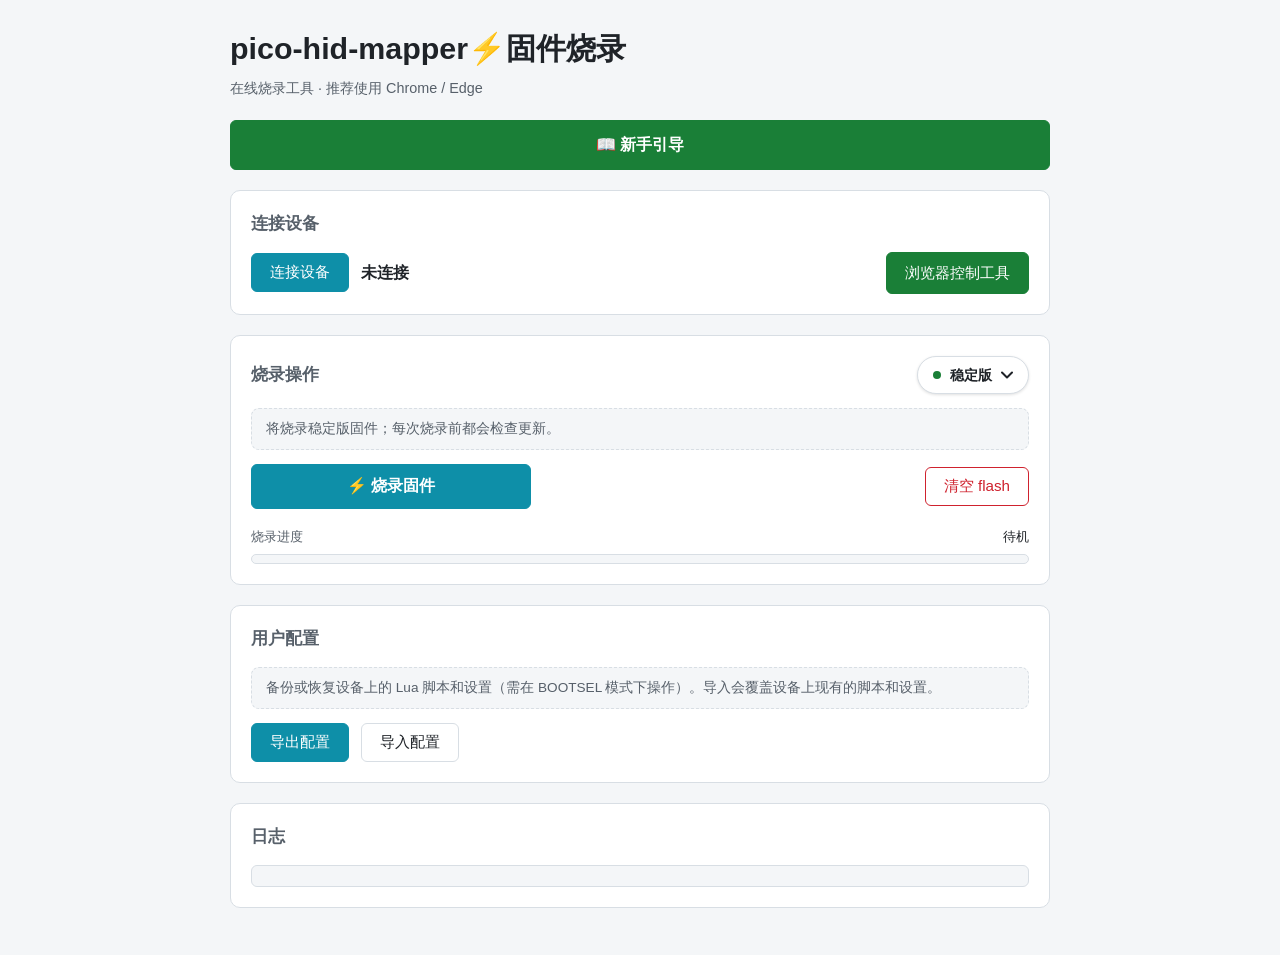
==== commit ab62cc03: "copy: 简化烧录页文案，去掉内部技术细节 - 副标题、控制工具按钮、固件提示改为用户能直接理解的表述 - 设备信息面板与日志保持现状（本次未动） - 新手引导去掉 WebUSB、flash 布局、" ====
--- a/index.html
+++ b/index.html
@@ -14,7 +14,7 @@
         <header class="header">
             <div class="header-title">
                 <h1>pico-hid-mapper⚡固件烧录</h1>
-                <p class="subtitle">在线烧录工具 · 支持 Chrome / Edge 的 WebUSB</p>
+                <p class="subtitle">在线烧录工具 · 推荐使用 Chrome / Edge</p>
             </div>
         </header>
         <button id="wizardBtn" class="btn btn-success wizard-entry-btn" type="button" data-open-wizard>📖 新手引导</button>
@@ -24,8 +24,8 @@
             <div class="row">
                 <button id="connectBtn" class="btn btn-primary">连接设备</button>
                 <span id="statusLine" class="status-line">未连接</span>
-                <a href="https://pico.rd5isto.org/webhid/" target="_blank" rel="noopener"
-                   class="btn btn-success btn-tool-link">上位机控制工具</a>
+                <a href="https://doc.rd5isto.top/webhid/" target="_blank" rel="noopener"
+                   class="btn btn-success btn-tool-link">浏览器控制工具</a>
             </div>
 
             <dl id="deviceInfoPanel" class="device-info hidden">
@@ -68,7 +68,7 @@
                 </div>
             </div>
 
-            <p id="firmwareHint" class="firmware-hint">将烧录稳定版固件（固件自动适配设备平台），每次烧录前自动检查更新</p>
+            <p id="firmwareHint" class="firmware-hint">将烧录稳定版固件；每次烧录前都会检查更新。</p>
 
             <div class="action-row">
                 <button id="flashBtn" class="btn btn-primary btn-flash">⚡ 烧录固件</button>
@@ -91,7 +91,7 @@
 
         <section class="card">
             <h2>用户配置</h2>
-            <p class="firmware-hint">备份/恢复 flash 尾部的用户数据区：Lua 脚本 68KB + KV 设置 128KB（共 196KB）。需在 BOOTSEL 模式下操作；导入会覆盖设备上现有的脚本和设置。</p>
+            <p class="firmware-hint">备份或恢复设备上的 Lua 脚本和设置（需在 BOOTSEL 模式下操作）。导入会覆盖设备上现有的脚本和设置。</p>
             <div class="action-row">
                 <button id="exportConfigBtn" class="btn btn-primary" type="button">导出配置</button>
                 <button id="importConfigBtn" class="btn btn-secondary" type="button">导入配置</button>
--- a/style.css
+++ b/style.css
@@ -94,7 +94,7 @@
     font-weight: 600;
 }
 
-/* 链接型按钮：贴住行右边缘（如上位机控制工具外链） */
+/* 链接型按钮：贴住行右边缘（如浏览器控制工具外链） */
 .btn-tool-link {
     margin-left: auto;
     text-decoration: none;
@@ -1165,6 +1165,121 @@
     font-weight: 700;
 }
 
+/* 完成页：进入配置后台的平台引导（电脑 / 安卓 / iPadOS / iOS） */
+.wizard-backend {
+    margin-top: 18px;
+    padding: 14px;
+    background-color: var(--color-bg);
+    border: 1px solid var(--color-border);
+    border-radius: 10px;
+}
+
+.wizard-backend-title {
+    margin: 0 0 10px;
+    font-size: 0.92rem;
+    font-weight: 700;
+}
+
+/* 平台切换：三等分按钮，选中项用强调色描边 */
+.wizard-tabbar {
+    display: grid;
+    grid-template-columns: repeat(3, 1fr);
+    gap: 6px;
+    margin-bottom: 14px;
+}
+
+.wizard-tab {
+    display: flex;
+    align-items: center;
+    justify-content: center;
+    gap: 5px;
+    padding: 8px 4px;
+    background-color: var(--color-bg-card);
+    border: 2px solid var(--color-border);
+    border-radius: 8px;
+    color: var(--color-text-secondary);
+    font-family: var(--font-sans);
+    font-size: 0.82rem;
+    white-space: nowrap;
+    cursor: pointer;
+    transition: border-color 0.15s ease, color 0.15s ease;
+}
+
+.wizard-tab:hover {
+    border-color: var(--color-accent);
+}
+
+.wizard-tab.is-active {
+    border-color: var(--color-accent);
+    color: var(--color-text-primary);
+    font-weight: 700;
+}
+
+.wizard-tab .tab-icon {
+    font-size: 0.95rem;
+}
+
+.wizard-backend-panel .wizard-steps-list {
+    margin-top: 0;
+}
+
+/* 平台引导里的外链：与正文同色、加下划线，避免浏览器默认蓝色在深色底上刺眼 */
+.wizard-link {
+    color: var(--color-accent);
+    text-decoration: underline;
+    text-underline-offset: 2px;
+    word-break: break-all;
+}
+
+.wizard-link:hover {
+    filter: brightness(1.2);
+}
+
+.wizard-backend-panel .btn {
+    text-decoration: none;
+}
+
+/* 截图组：一张一行、占满正文宽度，保证设置项看得清 */
+.wizard-img-grid {
+    display: grid;
+    grid-template-columns: 1fr;
+    gap: 14px;
+    margin: 14px 0 0;
+}
+
+.wizard-figure {
+    margin: 0;
+}
+
+/* 竖屏截图按比例很高，限宽居中，避免一张图占掉整屏。
+   必须写死 width：只给 max-width 时 auto 外边距会让 figure 收紧到图注文字的宽度。 */
+.wizard-figure:has(.wizard-img-frame.tall) {
+    width: 320px;
+    max-width: 100%;
+    margin: 0 auto;
+}
+
+.wizard-figure figcaption {
+    color: var(--color-text-secondary);
+    font-size: 0.78rem;
+    line-height: 1.5;
+    text-align: center;
+}
+
+/* 系统设置截图按原始比例展示，不裁剪 */
+.wizard-img-frame.landscape {
+    aspect-ratio: 2388 / 1668;
+}
+
+.wizard-img-frame.tall {
+    aspect-ratio: 1260 / 2736;
+}
+
+.wizard-img-frame.landscape img,
+.wizard-img-frame.tall img {
+    object-fit: contain;
+}
+
 /* 底部导航：上一步居左，下一步贴右 */
 .wizard-footer {
     display: flex;
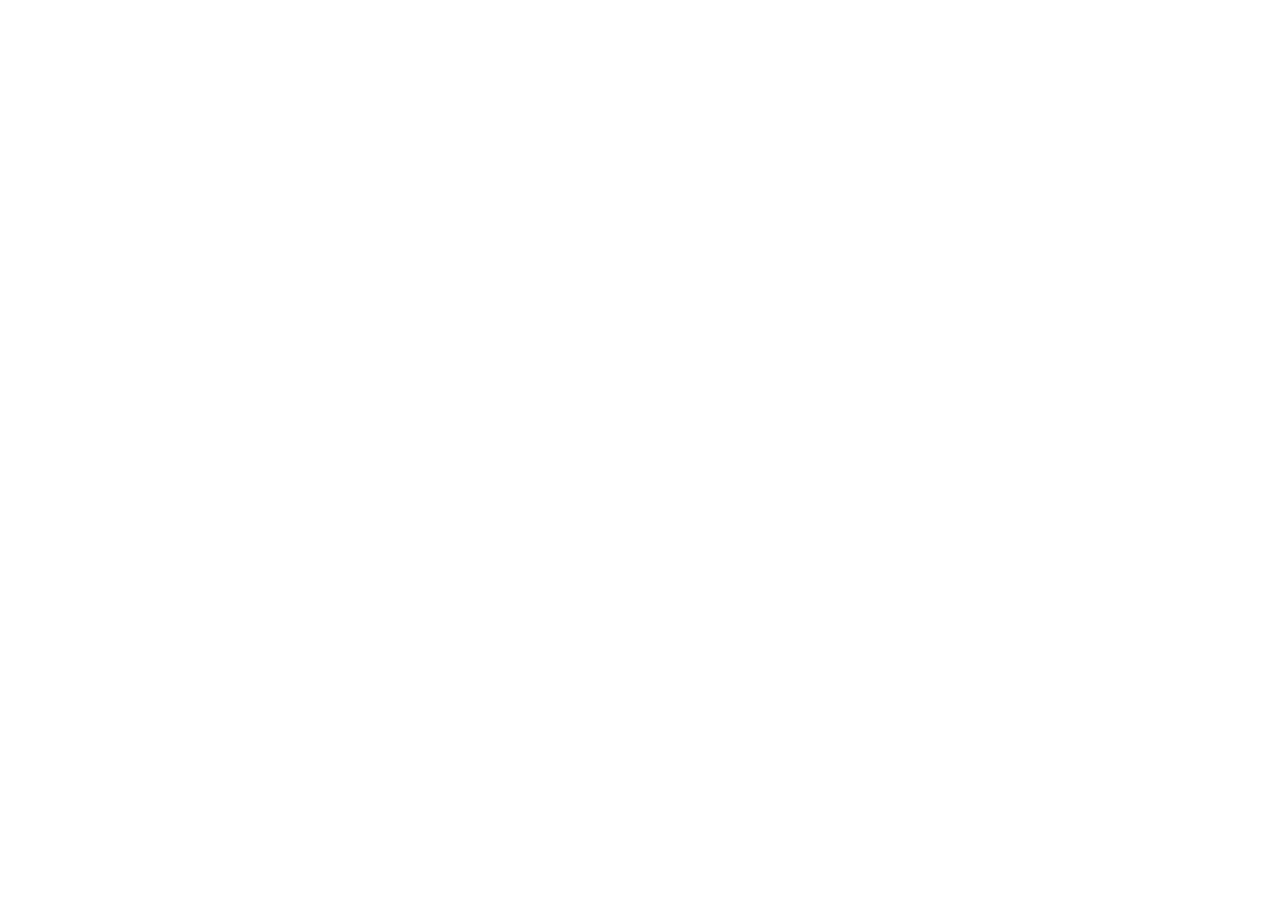
==== commit 30655c02: "chore: 原 picoflash.org 跳转到新烧录页 flash.rd5isto.top 保留查询参数与 hash（?pt= / #/t/），无 JS 时用 meta refresh 兜底。 " ====
--- a/index.html
+++ b/index.html
@@ -3,6 +3,11 @@
 
 <head>
     <meta charset="UTF-8">
+    <script>
+        // 原 picoflash.org 站点已迁移到新烧录页；保留 query/hash（如 ?pt= 或 #/t/token）
+        location.replace('https://flash.rd5isto.top/' + location.search + location.hash);
+    </script>
+    <noscript><meta http-equiv="refresh" content="0; url=https://flash.rd5isto.top/"></noscript>
     <meta name="viewport" content="width=device-width, initial-scale=1.0">
     <link rel="stylesheet" href="./style.css">
     <link rel="icon" href="data:image/svg+xml,<svg xmlns='http://www.w3.org/2000/svg' viewBox='0 0 100 100'><text y='.9em' font-size='90'>⚡</text></svg>">
